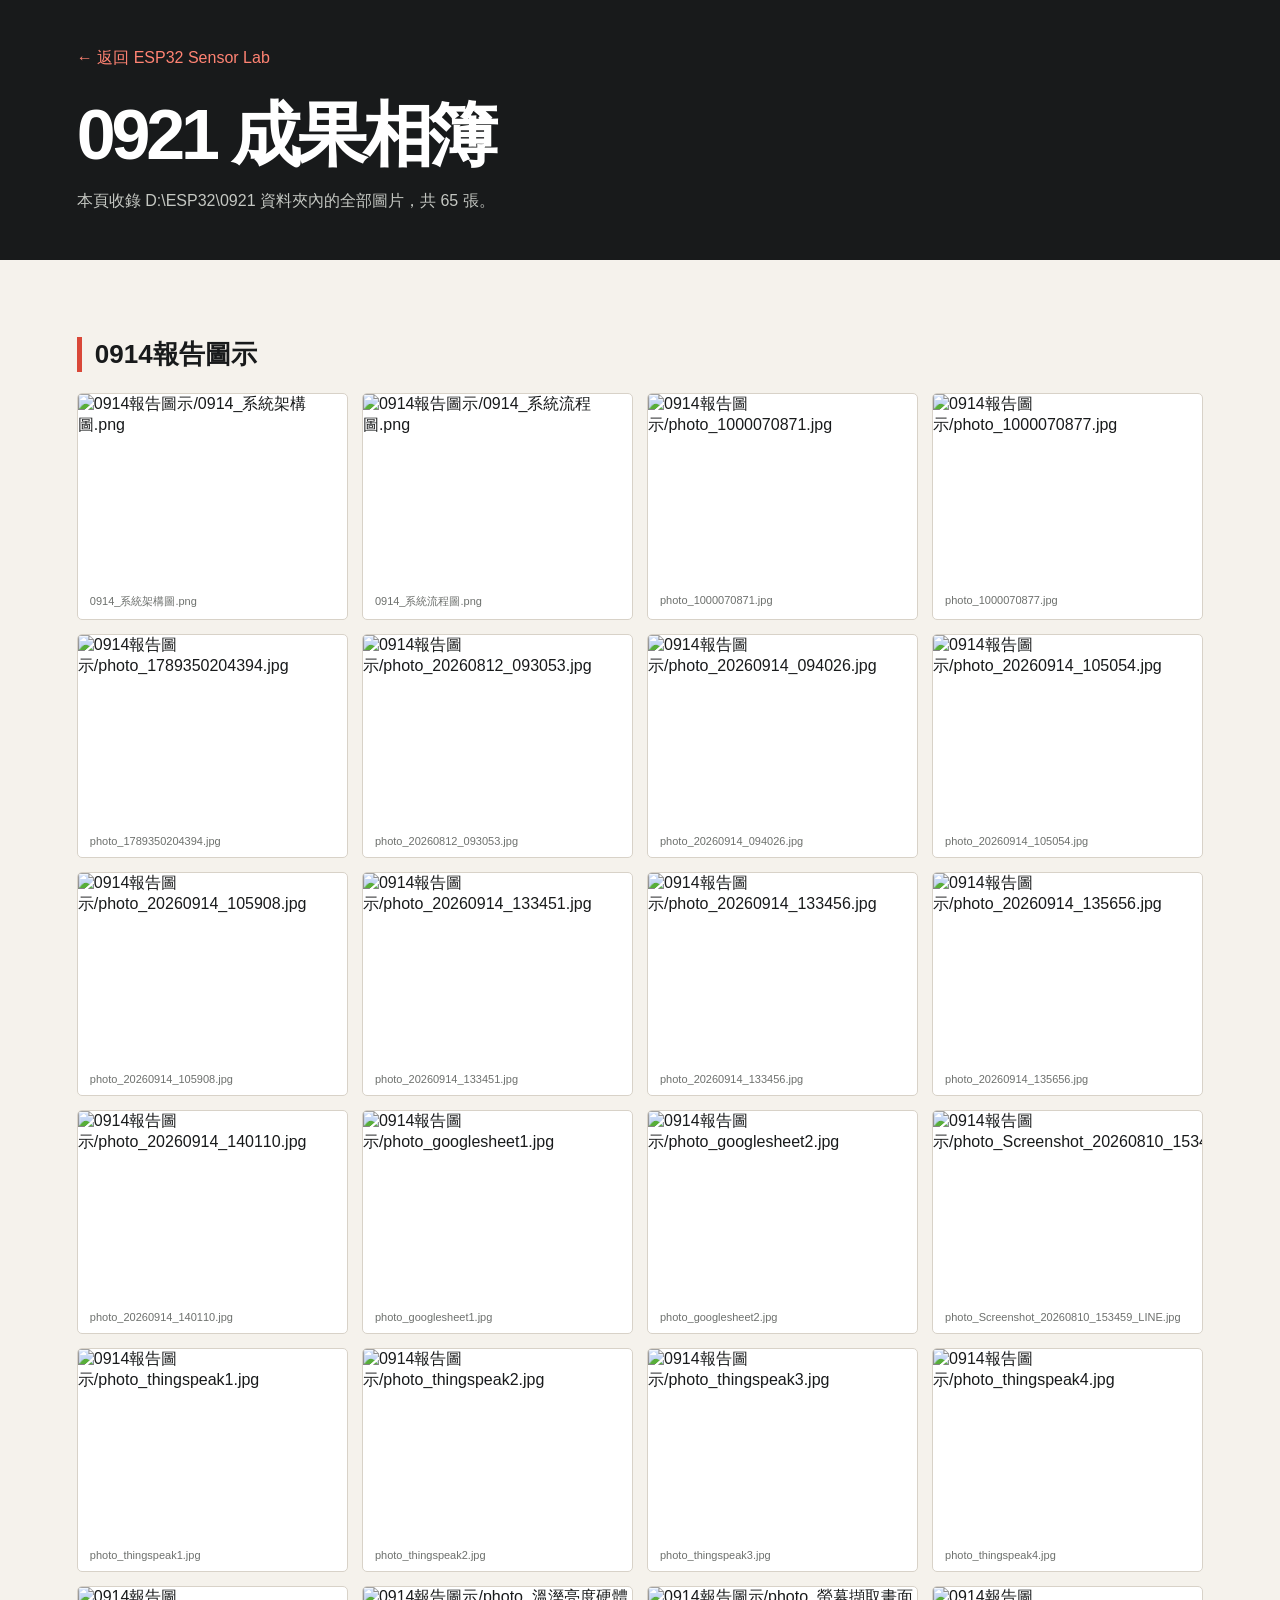
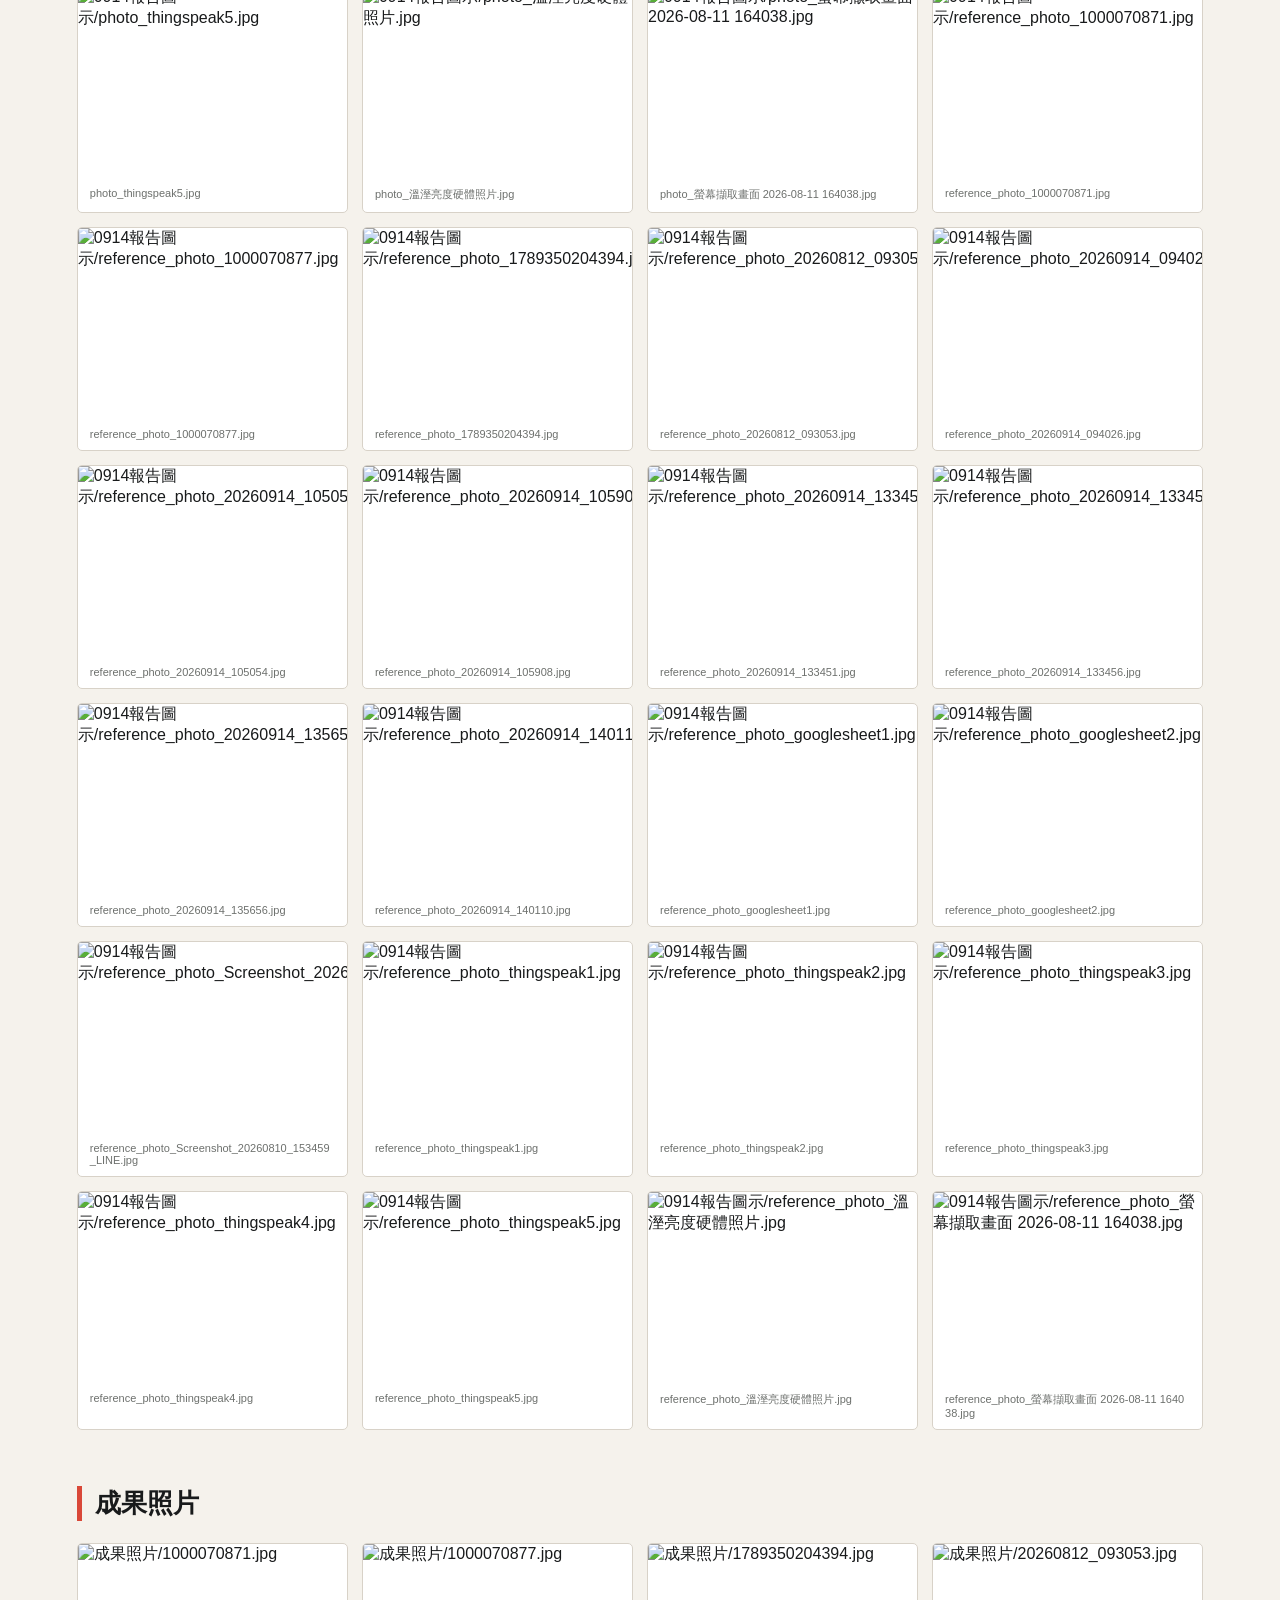
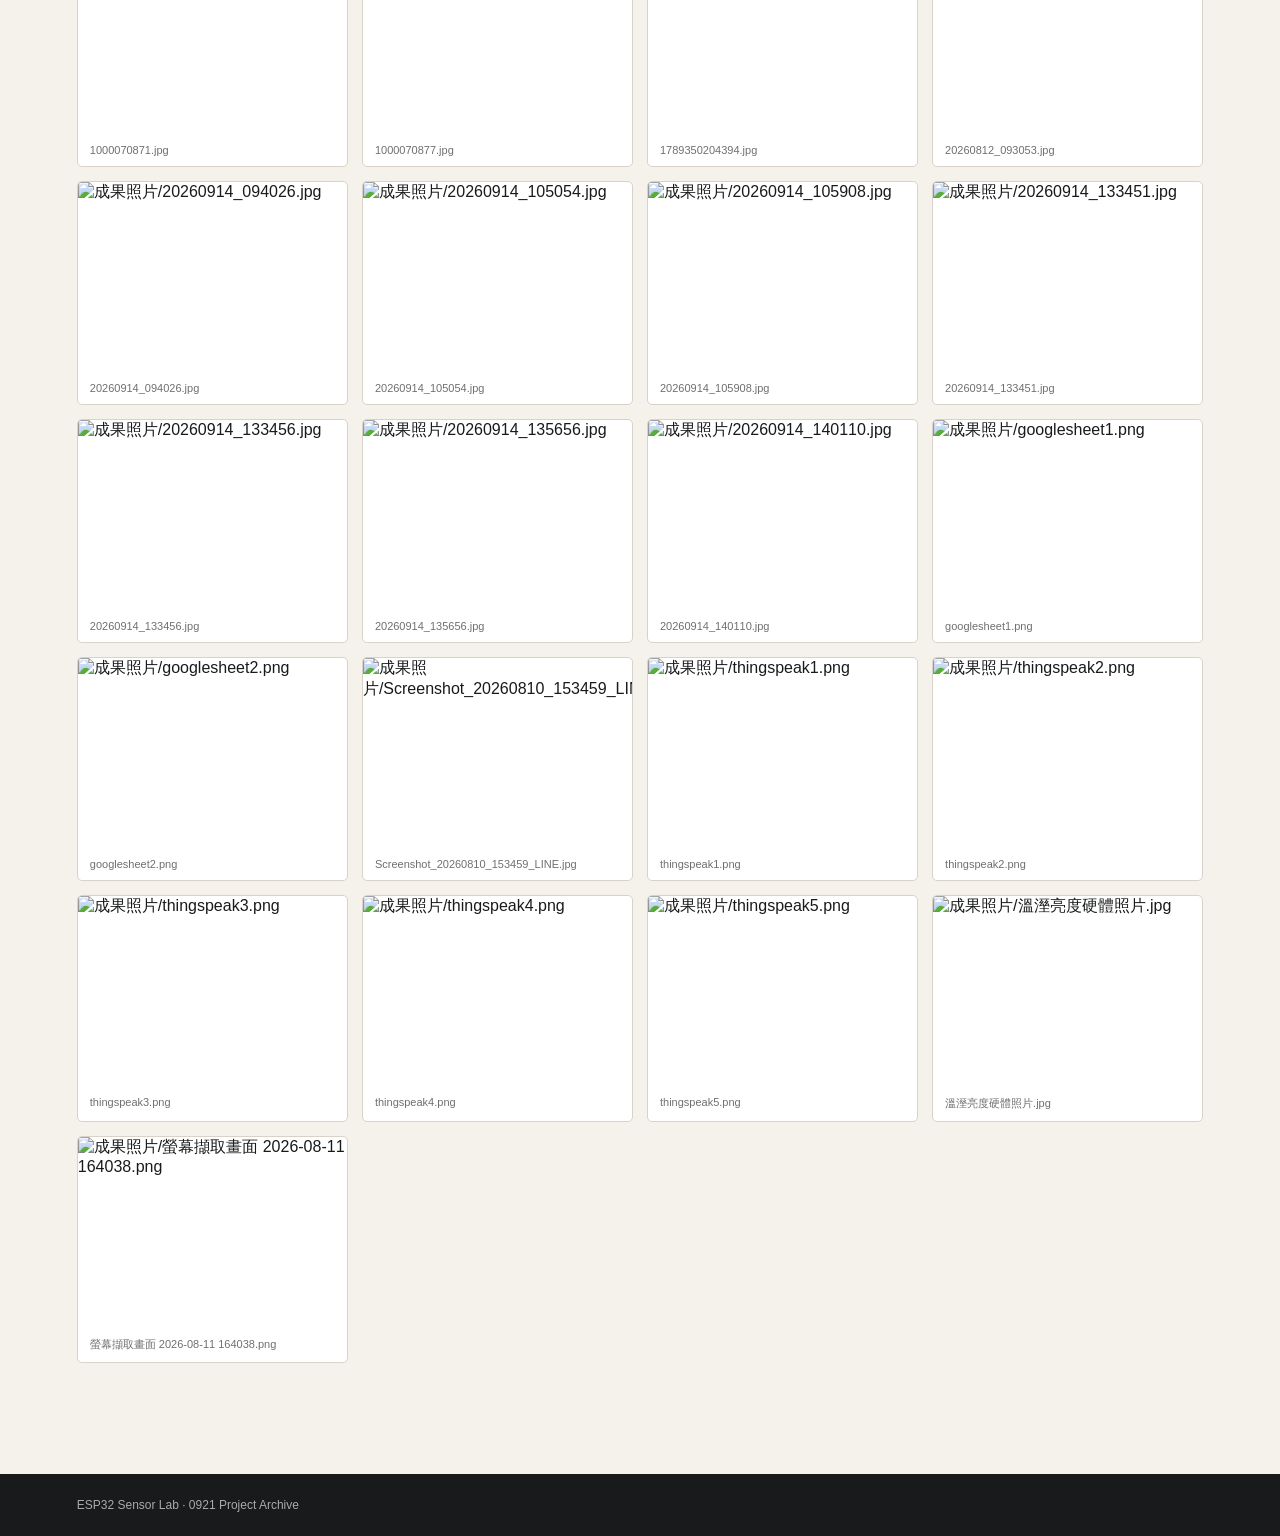
==== docs/0921.html @ d0a14105 "Publish complete 0921 image archive" ====
<!doctype html>
<html lang="zh-Hant">
<head>
  <meta charset="utf-8">
  <meta name="viewport" content="width=device-width, initial-scale=1">
  <title>0921｜ESP32 Sensor Lab 成果相簿</title>
  <style>
    :root{--paper:#f5f2ec;--ink:#181a1b;--muted:#6d706d;--red:#d94838;--line:#d8d2c8}*{box-sizing:border-box}body{margin:0;background:var(--paper);color:var(--ink);font-family:"Noto Sans TC","Microsoft JhengHei",sans-serif}header{background:var(--ink);color:#fff;padding:48px 6vw}header a{color:#ff8373;text-decoration:none}h1{font-size:clamp(32px,6vw,70px);margin:20px 0 8px;letter-spacing:-.06em}header p{color:#c4c7c2;margin:0}.wrap{width:min(1160px,88vw);margin:0 auto;padding:55px 0}.group{margin-bottom:56px}.group h2{font-size:26px;border-left:5px solid var(--red);padding-left:13px}.grid{display:grid;grid-template-columns:repeat(4,1fr);gap:14px}.card{margin:0;background:#fff;border:1px solid var(--line);border-radius:5px;overflow:hidden}.card img{display:block;width:100%;height:190px;object-fit:cover}.card figcaption{padding:10px 12px;color:var(--muted);font-size:11px;word-break:break-all}footer{background:var(--ink);color:#aaa;padding:24px 6vw;font-size:12px}@media(max-width:850px){.grid{grid-template-columns:repeat(2,1fr)}}@media(max-width:520px){.grid{grid-template-columns:1fr}.card img{height:auto;max-height:360px}}
  </style>
</head>
<body>
  <header><a href="index.html">← 返回 ESP32 Sensor Lab</a><h1>0921 成果相簿</h1><p>本頁收錄 D:\ESP32\0921 資料夾內的全部圖片，共 65 張。</p></header>
  <main class="wrap" id="gallery"></main>
  <footer>ESP32 Sensor Lab · 0921 Project Archive</footer>
  <script>
    const files = [
      "0914報告圖示/0914_系統架構圖.png","0914報告圖示/0914_系統流程圖.png","0914報告圖示/photo_1000070871.jpg","0914報告圖示/photo_1000070877.jpg","0914報告圖示/photo_1789350204394.jpg","0914報告圖示/photo_20260812_093053.jpg","0914報告圖示/photo_20260914_094026.jpg","0914報告圖示/photo_20260914_105054.jpg","0914報告圖示/photo_20260914_105908.jpg","0914報告圖示/photo_20260914_133451.jpg","0914報告圖示/photo_20260914_133456.jpg","0914報告圖示/photo_20260914_135656.jpg","0914報告圖示/photo_20260914_140110.jpg","0914報告圖示/photo_googlesheet1.jpg","0914報告圖示/photo_googlesheet2.jpg","0914報告圖示/photo_Screenshot_20260810_153459_LINE.jpg","0914報告圖示/photo_thingspeak1.jpg","0914報告圖示/photo_thingspeak2.jpg","0914報告圖示/photo_thingspeak3.jpg","0914報告圖示/photo_thingspeak4.jpg","0914報告圖示/photo_thingspeak5.jpg","0914報告圖示/photo_溫溼亮度硬體照片.jpg","0914報告圖示/photo_螢幕擷取畫面 2026-08-11 164038.jpg","0914報告圖示/reference_photo_1000070871.jpg","0914報告圖示/reference_photo_1000070877.jpg","0914報告圖示/reference_photo_1789350204394.jpg","0914報告圖示/reference_photo_20260812_093053.jpg","0914報告圖示/reference_photo_20260914_094026.jpg","0914報告圖示/reference_photo_20260914_105054.jpg","0914報告圖示/reference_photo_20260914_105908.jpg","0914報告圖示/reference_photo_20260914_133451.jpg","0914報告圖示/reference_photo_20260914_133456.jpg","0914報告圖示/reference_photo_20260914_135656.jpg","0914報告圖示/reference_photo_20260914_140110.jpg","0914報告圖示/reference_photo_googlesheet1.jpg","0914報告圖示/reference_photo_googlesheet2.jpg","0914報告圖示/reference_photo_Screenshot_20260810_153459_LINE.jpg","0914報告圖示/reference_photo_thingspeak1.jpg","0914報告圖示/reference_photo_thingspeak2.jpg","0914報告圖示/reference_photo_thingspeak3.jpg","0914報告圖示/reference_photo_thingspeak4.jpg","0914報告圖示/reference_photo_thingspeak5.jpg","0914報告圖示/reference_photo_溫溼亮度硬體照片.jpg","0914報告圖示/reference_photo_螢幕擷取畫面 2026-08-11 164038.jpg","成果照片/1000070871.jpg","成果照片/1000070877.jpg","成果照片/1789350204394.jpg","成果照片/20260812_093053.jpg","成果照片/20260914_094026.jpg","成果照片/20260914_105054.jpg","成果照片/20260914_105908.jpg","成果照片/20260914_133451.jpg","成果照片/20260914_133456.jpg","成果照片/20260914_135656.jpg","成果照片/20260914_140110.jpg","成果照片/googlesheet1.png","成果照片/googlesheet2.png","成果照片/Screenshot_20260810_153459_LINE.jpg","成果照片/thingspeak1.png","成果照片/thingspeak2.png","成果照片/thingspeak3.png","成果照片/thingspeak4.png","成果照片/thingspeak5.png","成果照片/溫溼亮度硬體照片.jpg","成果照片/螢幕擷取畫面 2026-08-11 164038.png"
    ];
    const root = document.querySelector('#gallery');
    const groups = files.reduce((acc, file) => { const key = file.split('/')[0]; (acc[key] ||= []).push(file); return acc; }, {});
    for (const [name, list] of Object.entries(groups)) {
      const section = document.createElement('section'); section.className = 'group';
      section.innerHTML = `<h2>${name}</h2><div class="grid"></div>`;
      const grid = section.querySelector('.grid');
      list.forEach(file => { const fig = document.createElement('figure'); fig.className='card'; const img=document.createElement('img'); img.loading='lazy'; img.src='assets/results/0921/'+file; img.alt=file; const cap=document.createElement('figcaption'); cap.textContent=file.split('/').slice(1).join('/'); fig.append(img,cap); grid.append(fig); });
      root.append(section);
    }
  </script>
</body>
</html>
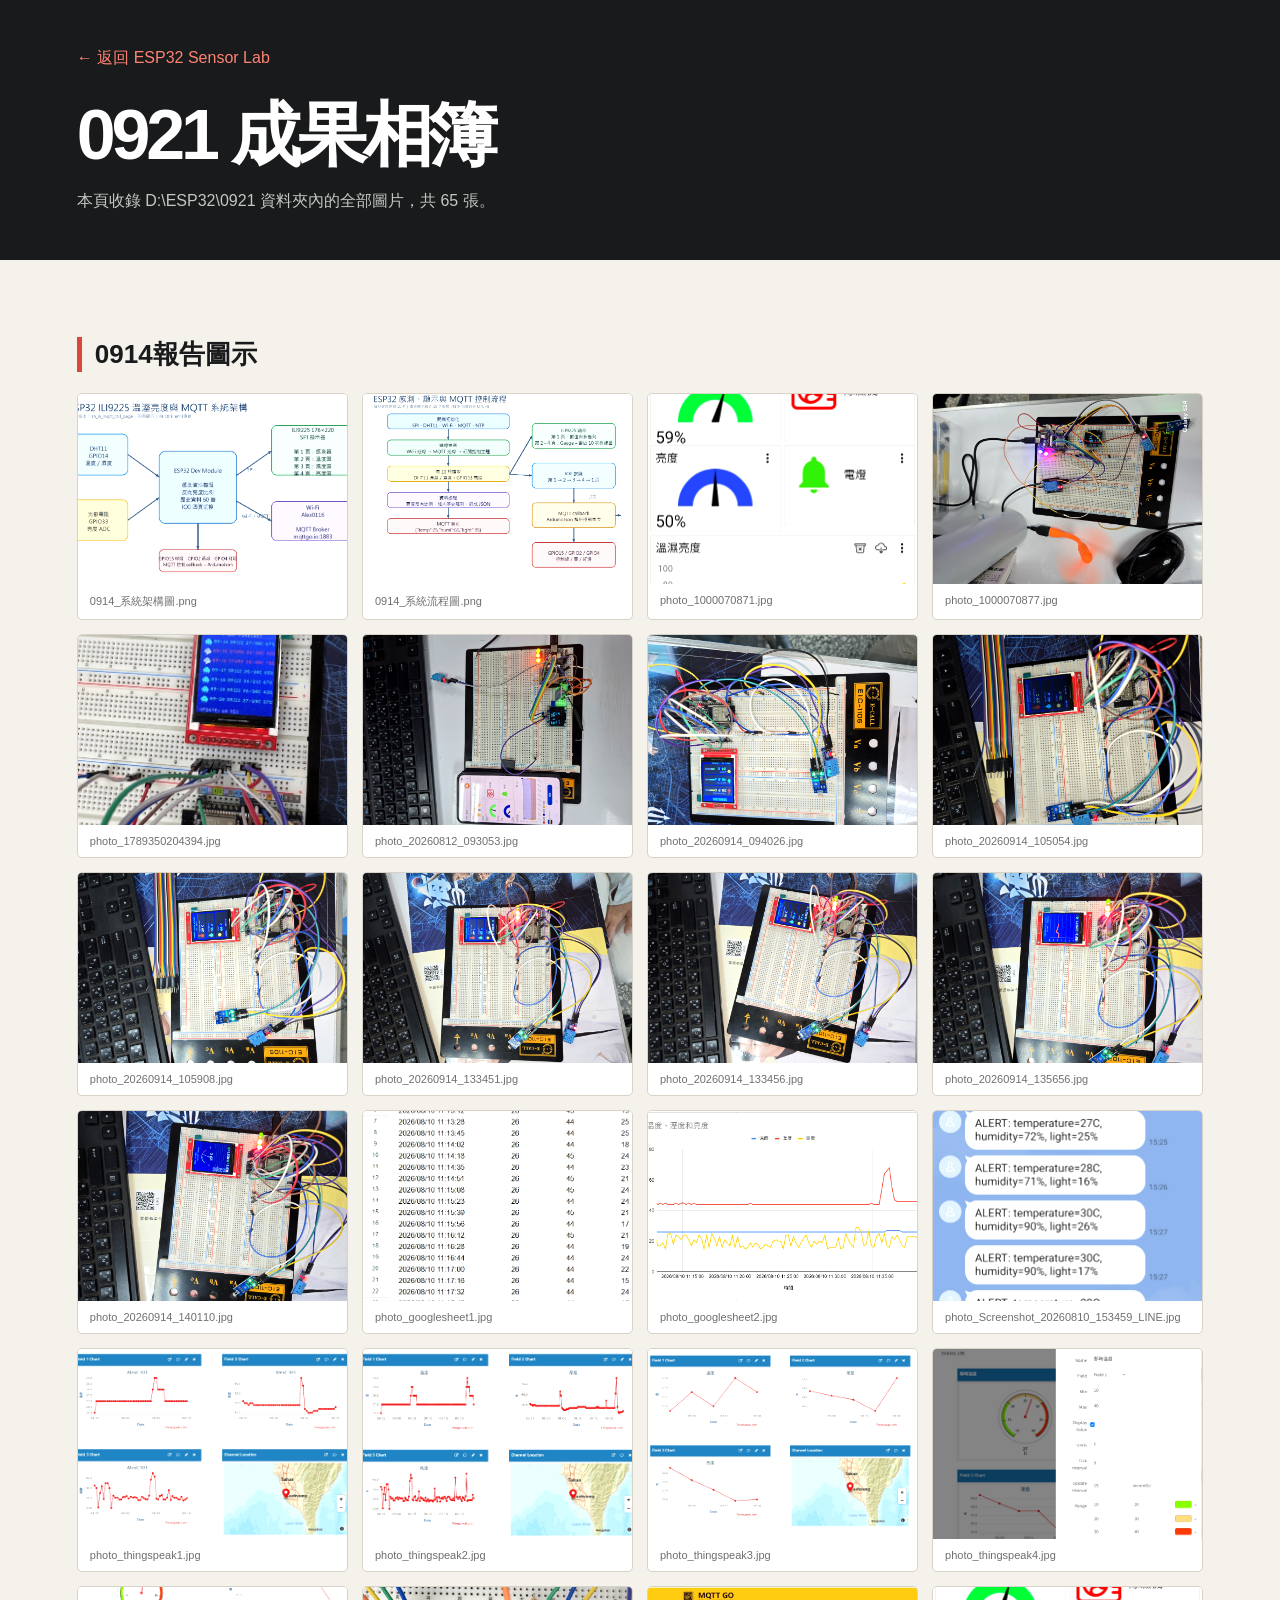
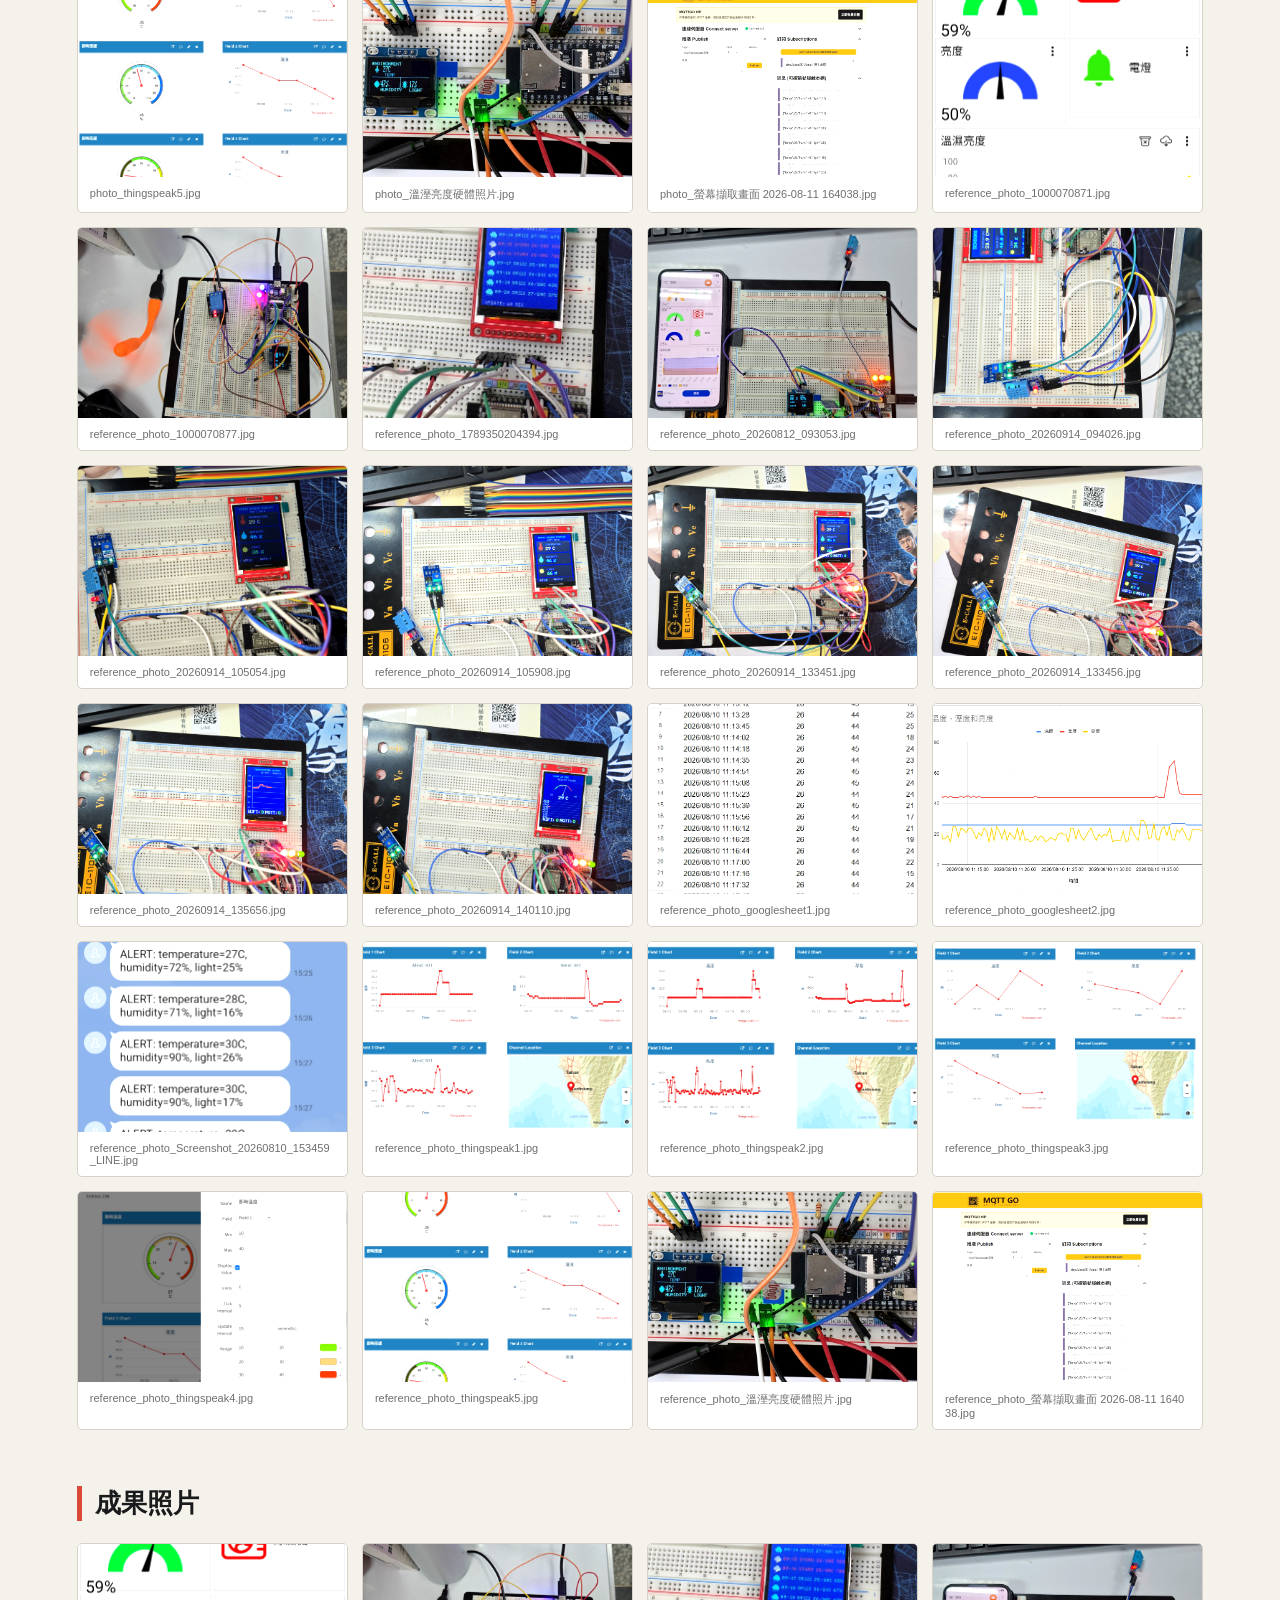
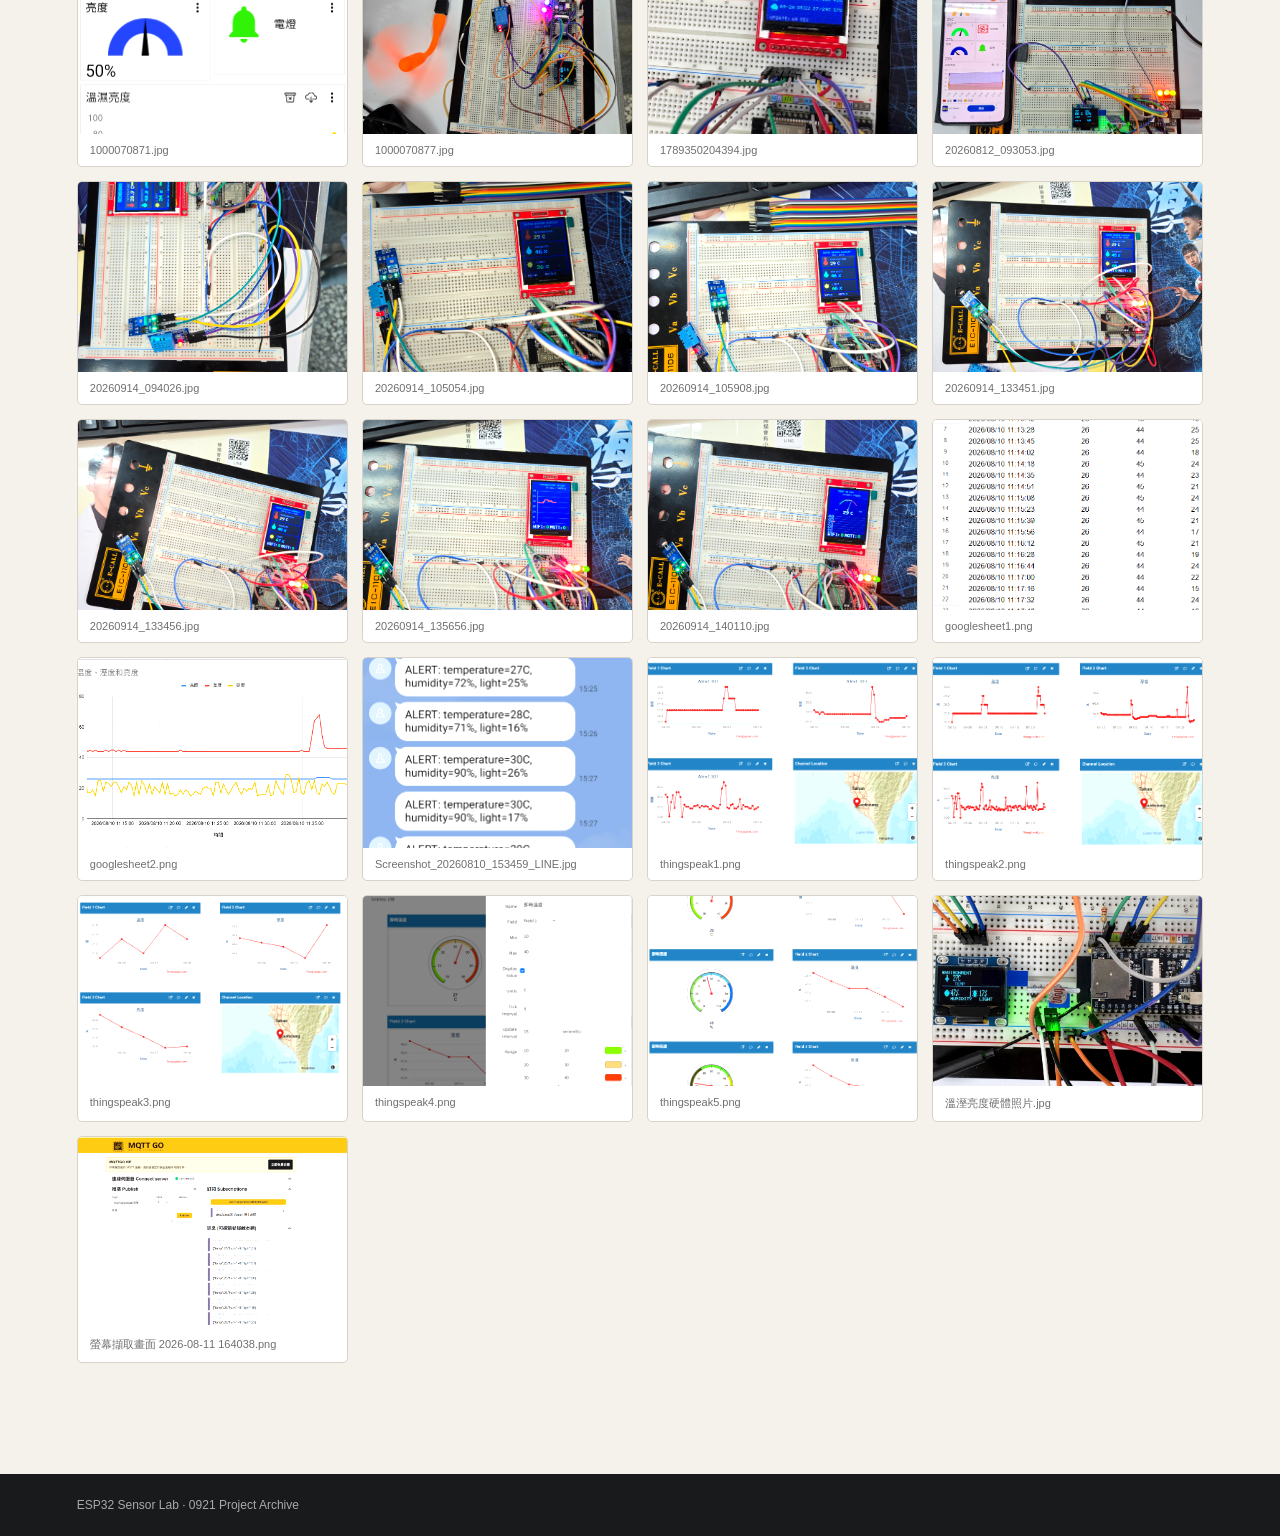
==== commit 083cdff2: "Enhance 0921 gallery image presentation" ====
--- a/docs/0921.html
+++ b/docs/0921.html
@@ -5,7 +5,7 @@
   <meta name="viewport" content="width=device-width, initial-scale=1">
   <title>0921｜ESP32 Sensor Lab 成果相簿</title>
   <style>
-    :root{--paper:#f5f2ec;--ink:#181a1b;--muted:#6d706d;--red:#d94838;--line:#d8d2c8}*{box-sizing:border-box}body{margin:0;background:var(--paper);color:var(--ink);font-family:"Noto Sans TC","Microsoft JhengHei",sans-serif}header{background:var(--ink);color:#fff;padding:48px 6vw}header a{color:#ff8373;text-decoration:none}h1{font-size:clamp(32px,6vw,70px);margin:20px 0 8px;letter-spacing:-.06em}header p{color:#c4c7c2;margin:0}.wrap{width:min(1160px,88vw);margin:0 auto;padding:55px 0}.group{margin-bottom:56px}.group h2{font-size:26px;border-left:5px solid var(--red);padding-left:13px}.grid{display:grid;grid-template-columns:repeat(4,1fr);gap:14px}.card{margin:0;background:#fff;border:1px solid var(--line);border-radius:5px;overflow:hidden}.card img{display:block;width:100%;height:190px;object-fit:cover}.card figcaption{padding:10px 12px;color:var(--muted);font-size:11px;word-break:break-all}footer{background:var(--ink);color:#aaa;padding:24px 6vw;font-size:12px}@media(max-width:850px){.grid{grid-template-columns:repeat(2,1fr)}}@media(max-width:520px){.grid{grid-template-columns:1fr}.card img{height:auto;max-height:360px}}
+    :root{--paper:#f5f2ec;--ink:#181a1b;--muted:#6d706d;--red:#d94838;--line:#d8d2c8}*{box-sizing:border-box}body{margin:0;background:var(--paper);color:var(--ink);font-family:"Noto Sans TC","Microsoft JhengHei",sans-serif}header{background:var(--ink);color:#fff;padding:48px 6vw}header a{color:#ff8373;text-decoration:none}h1{font-size:clamp(32px,6vw,70px);margin:20px 0 8px;letter-spacing:-.06em}header p{color:#c4c7c2;margin:0}.wrap{width:min(1160px,88vw);margin:0 auto;padding:55px 0}.group{margin-bottom:56px}.group h2{font-size:26px;border-left:5px solid var(--red);padding-left:13px}.grid{display:grid;grid-template-columns:repeat(4,1fr);gap:14px}.card{margin:0;background:#fff;border:1px solid var(--line);border-radius:5px;overflow:hidden}.card img{display:block;width:100%;height:190px;object-fit:cover;filter:brightness(1.04) contrast(1.08) saturate(1.12);transition:filter .25s,transform .25s}.card:hover img{filter:brightness(1.07) contrast(1.12) saturate(1.2);transform:scale(1.025)}.card figcaption{padding:10px 12px;color:var(--muted);font-size:11px;word-break:break-all}footer{background:var(--ink);color:#aaa;padding:24px 6vw;font-size:12px}@media(max-width:850px){.grid{grid-template-columns:repeat(2,1fr)}}@media(max-width:520px){.grid{grid-template-columns:1fr}.card img{height:auto;max-height:360px}}
   </style>
 </head>
 <body>
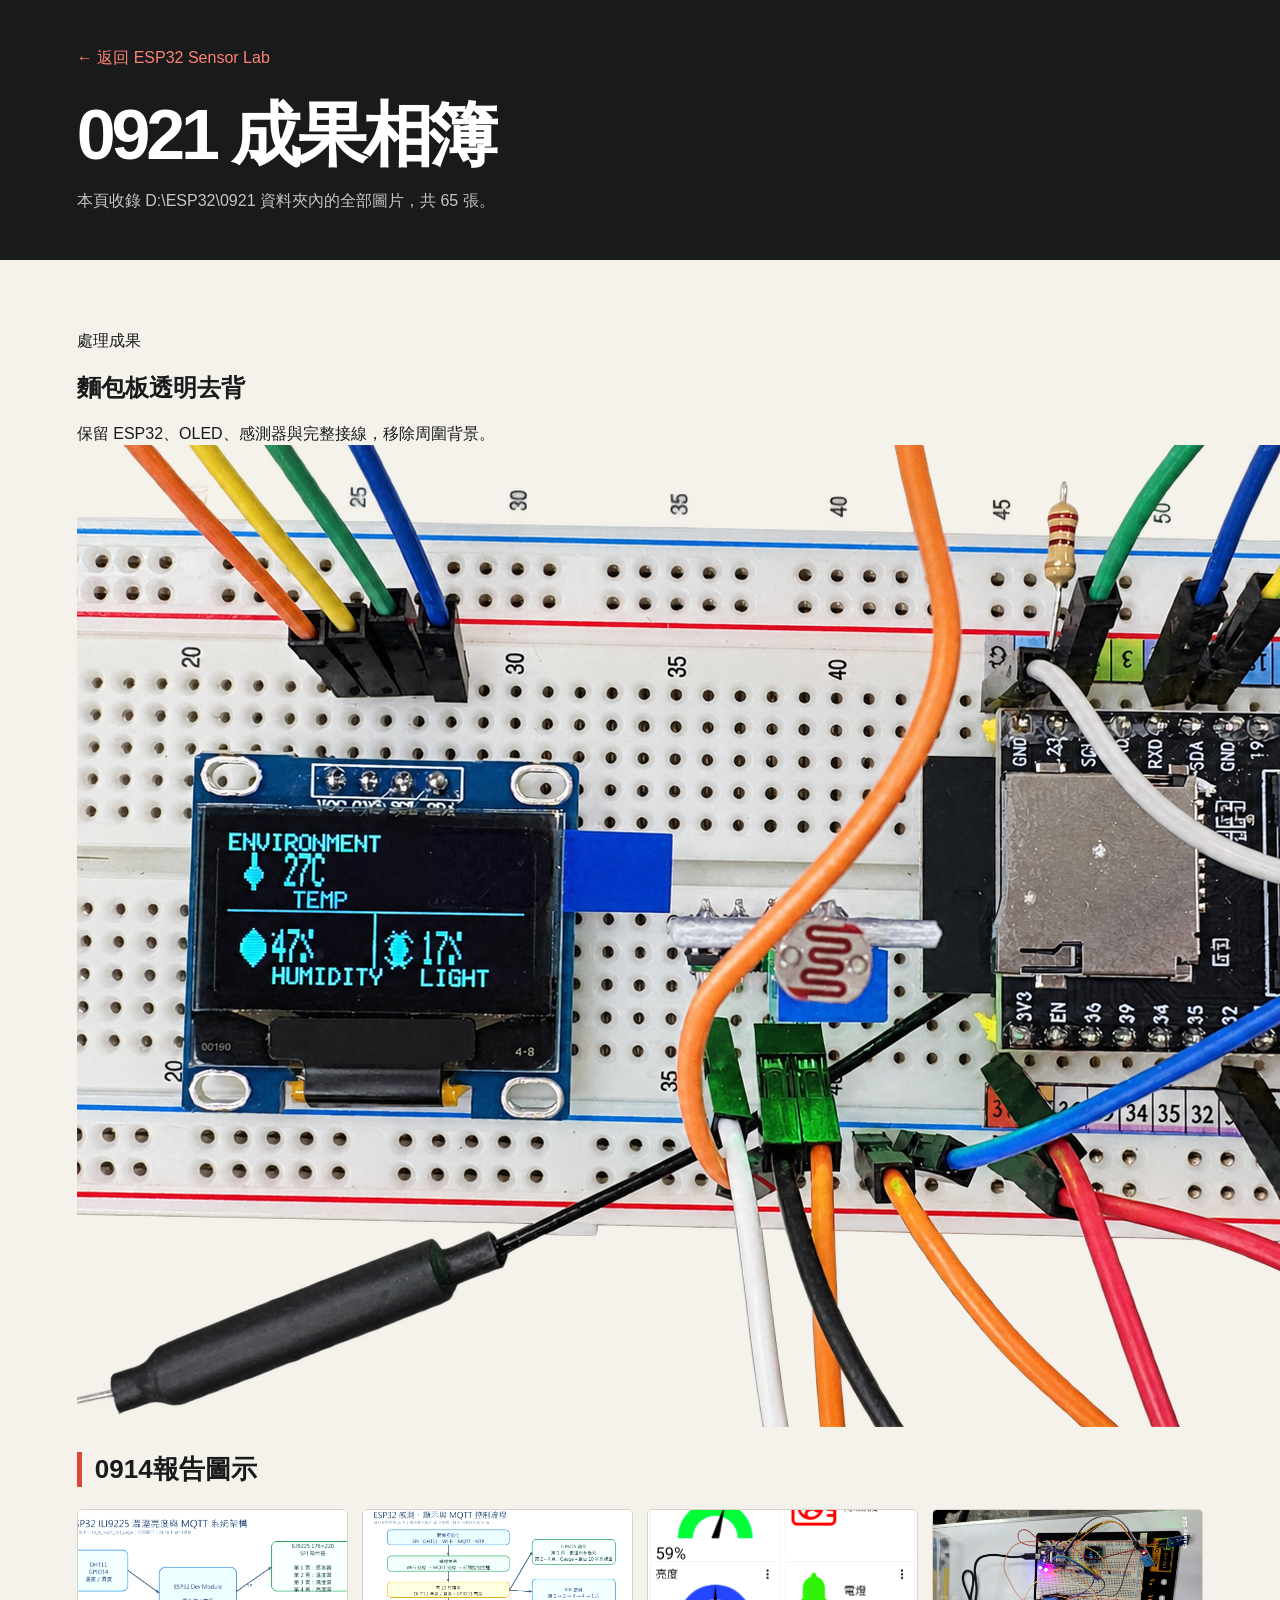
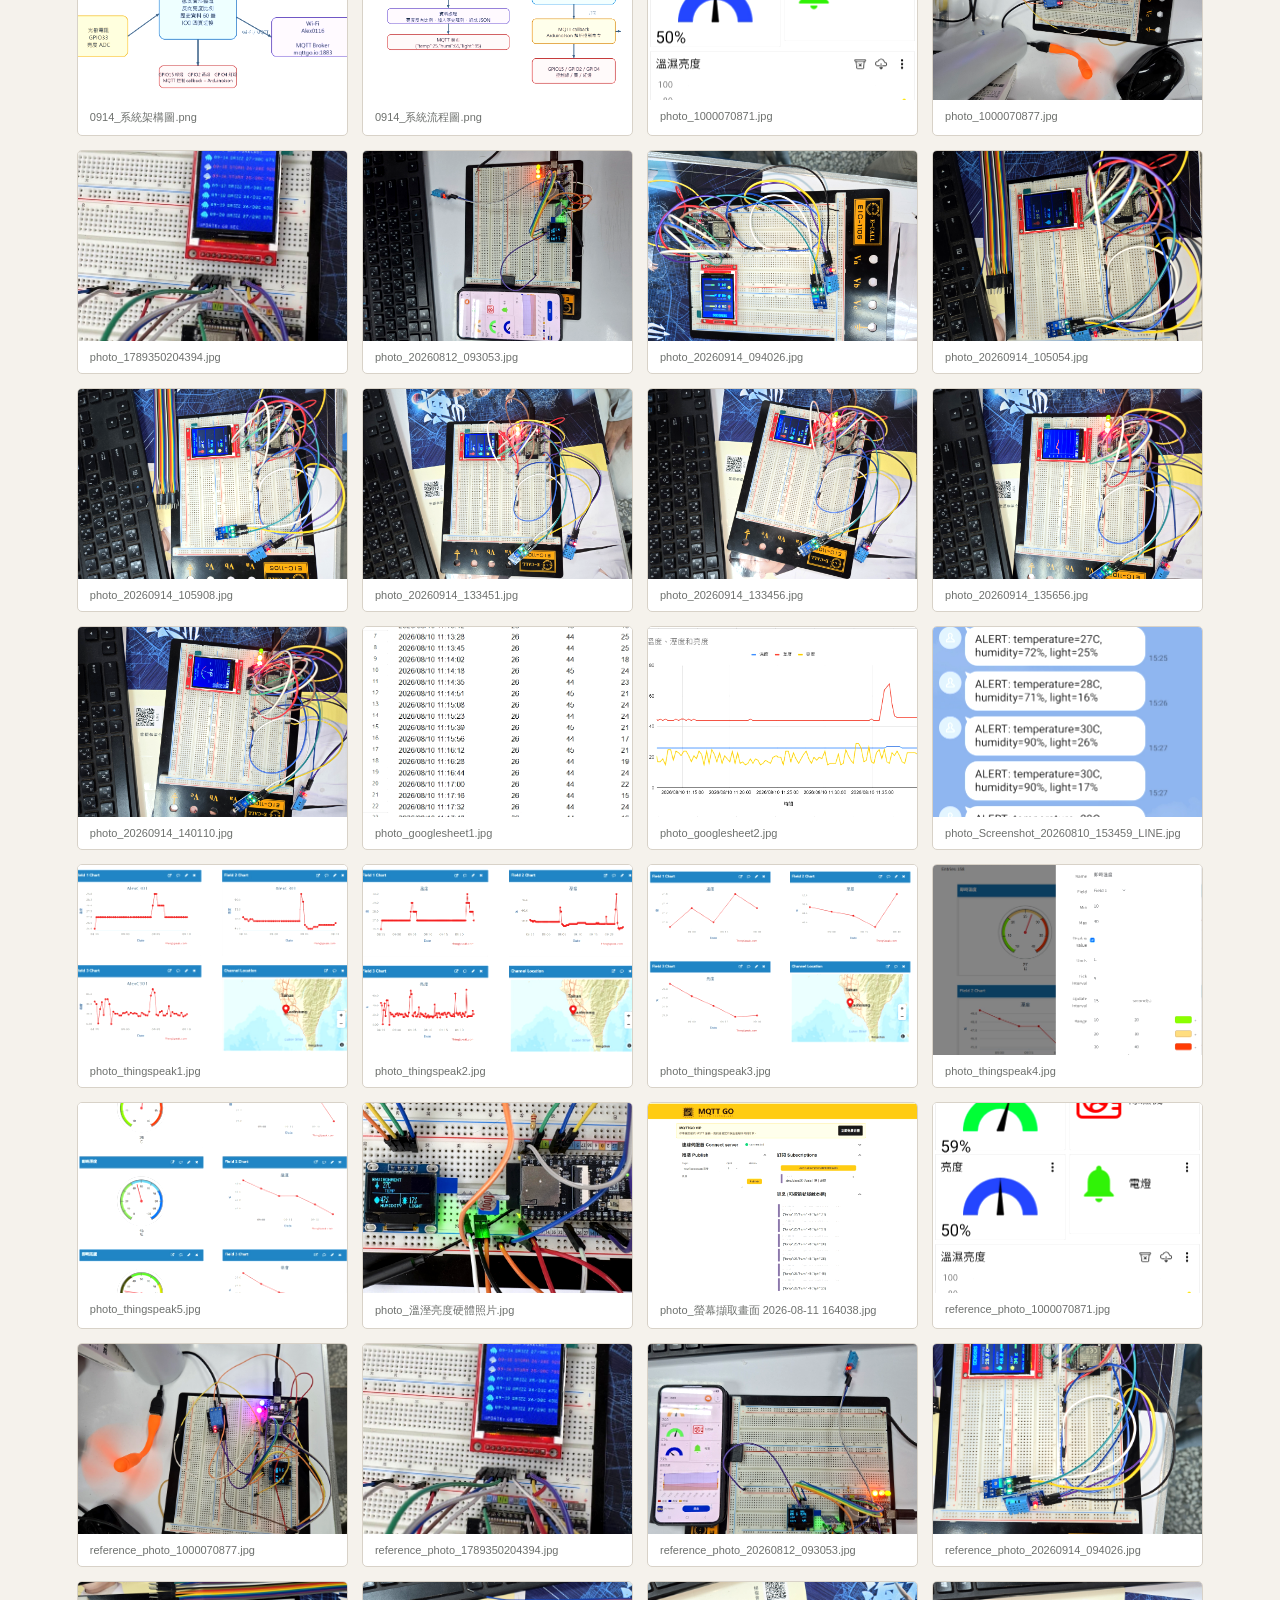
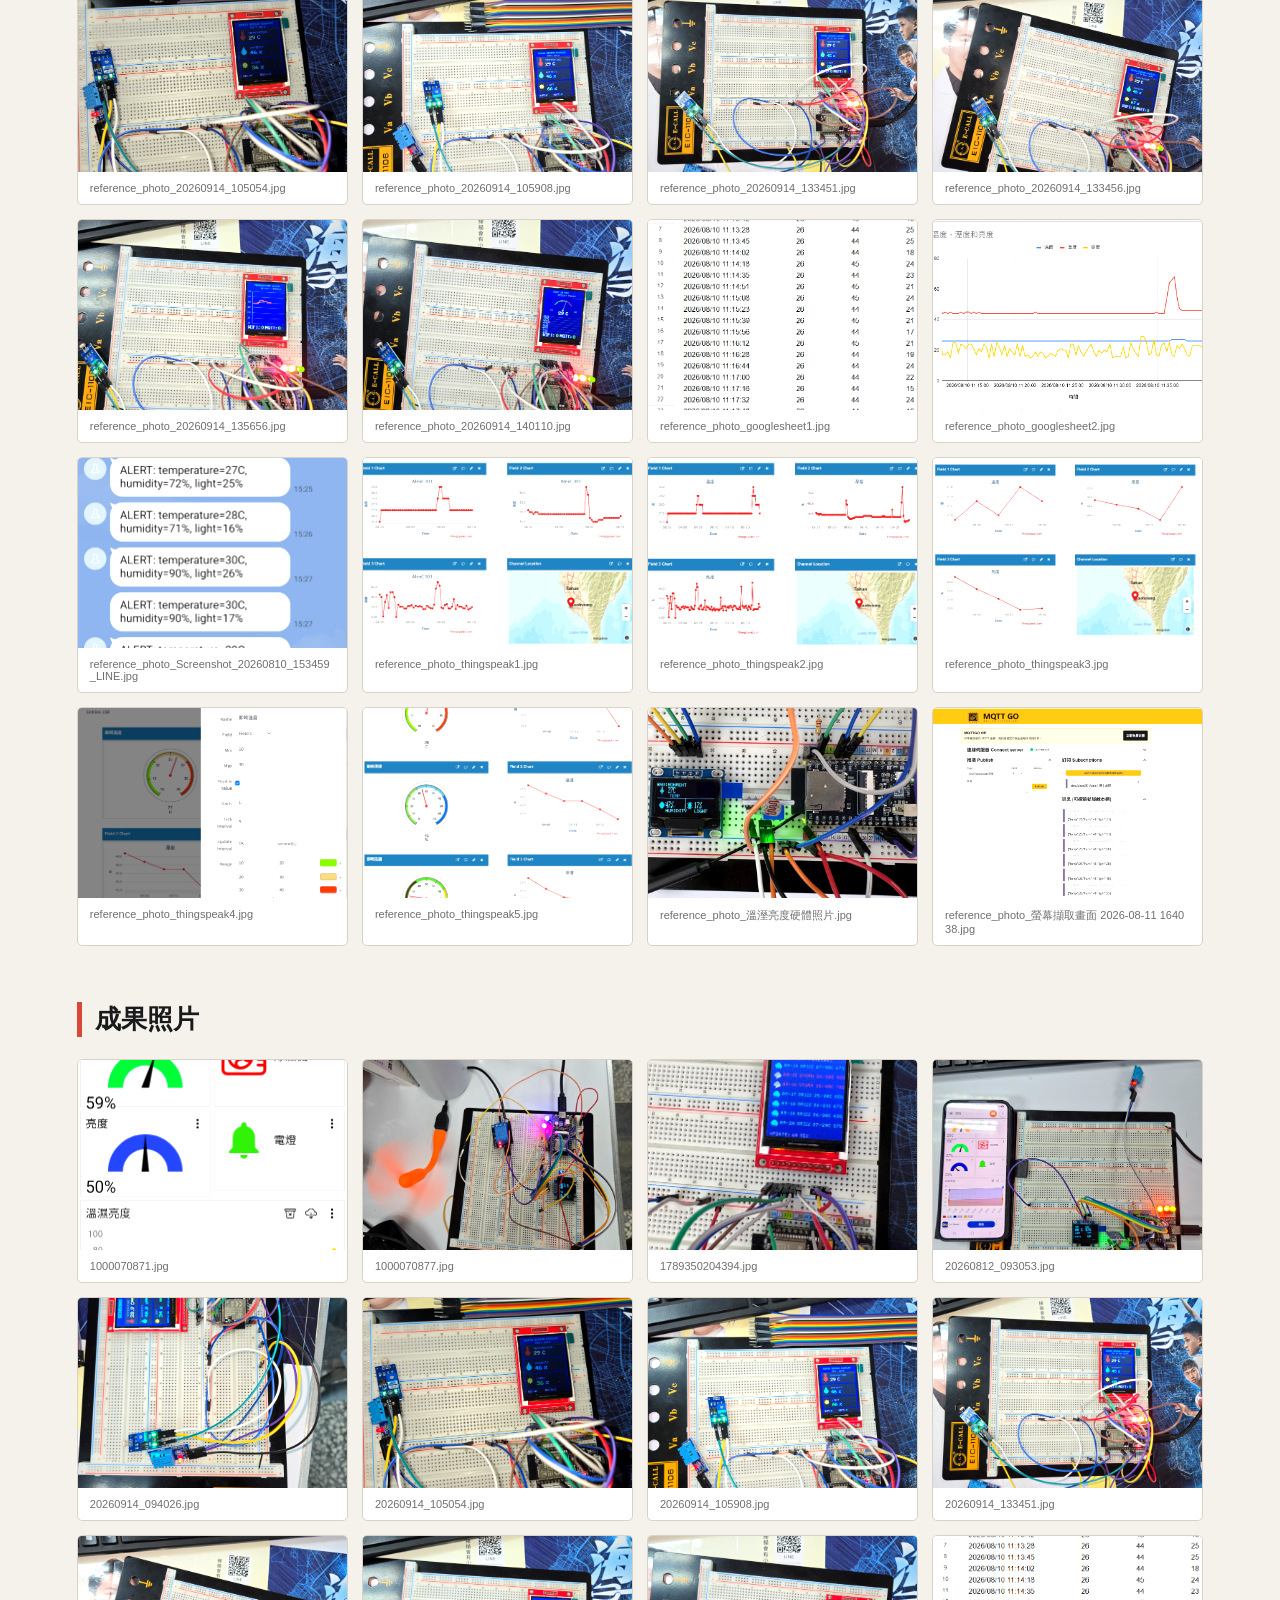
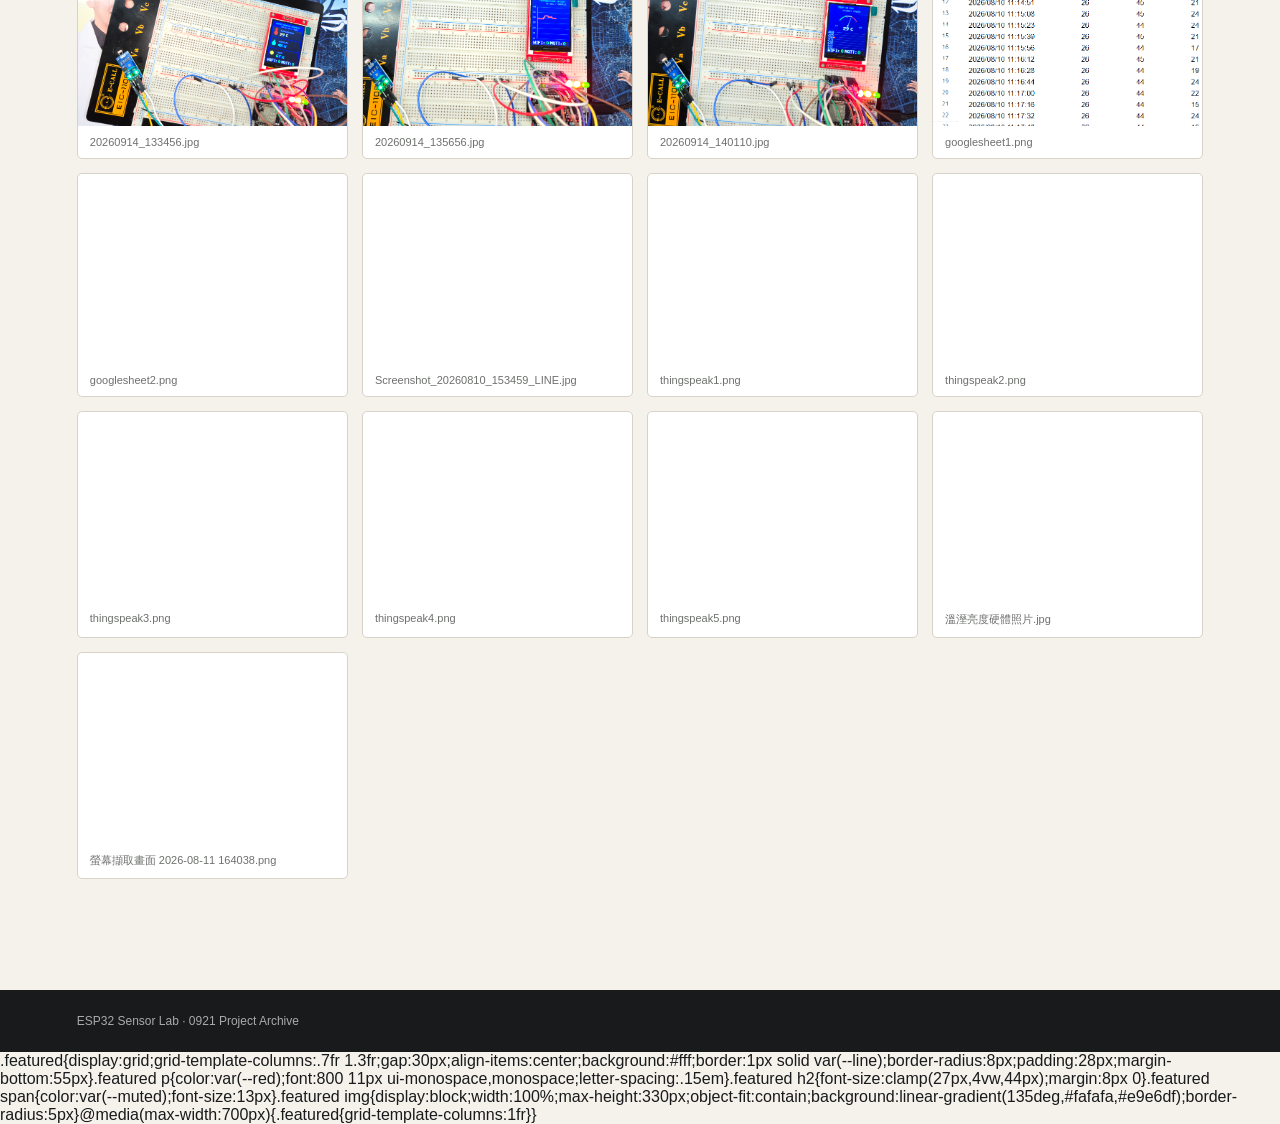
==== commit 30985370: "Remove breadboard photo background" ====
--- a/docs/0921.html
+++ b/docs/0921.html
@@ -10,7 +10,7 @@
 </head>
 <body>
   <header><a href="index.html">← 返回 ESP32 Sensor Lab</a><h1>0921 成果相簿</h1><p>本頁收錄 D:\ESP32\0921 資料夾內的全部圖片，共 65 張。</p></header>
-  <main class="wrap" id="gallery"></main>
+  <main class="wrap"><section class="featured"><div><p>處理成果</p><h2>麵包板透明去背</h2><span>保留 ESP32、OLED、感測器與完整接線，移除周圍背景。</span></div><img src="assets/results/0921/processed/breadboard-cutout.png" alt="麵包板透明去背成果"></section><div id="gallery"></div></main>
   <footer>ESP32 Sensor Lab · 0921 Project Archive</footer>
   <script>
     const files = [
@@ -28,3 +28,4 @@
   </script>
 </body>
 </html>
+    .featured{display:grid;grid-template-columns:.7fr 1.3fr;gap:30px;align-items:center;background:#fff;border:1px solid var(--line);border-radius:8px;padding:28px;margin-bottom:55px}.featured p{color:var(--red);font:800 11px ui-monospace,monospace;letter-spacing:.15em}.featured h2{font-size:clamp(27px,4vw,44px);margin:8px 0}.featured span{color:var(--muted);font-size:13px}.featured img{display:block;width:100%;max-height:330px;object-fit:contain;background:linear-gradient(135deg,#fafafa,#e9e6df);border-radius:5px}@media(max-width:700px){.featured{grid-template-columns:1fr}}
